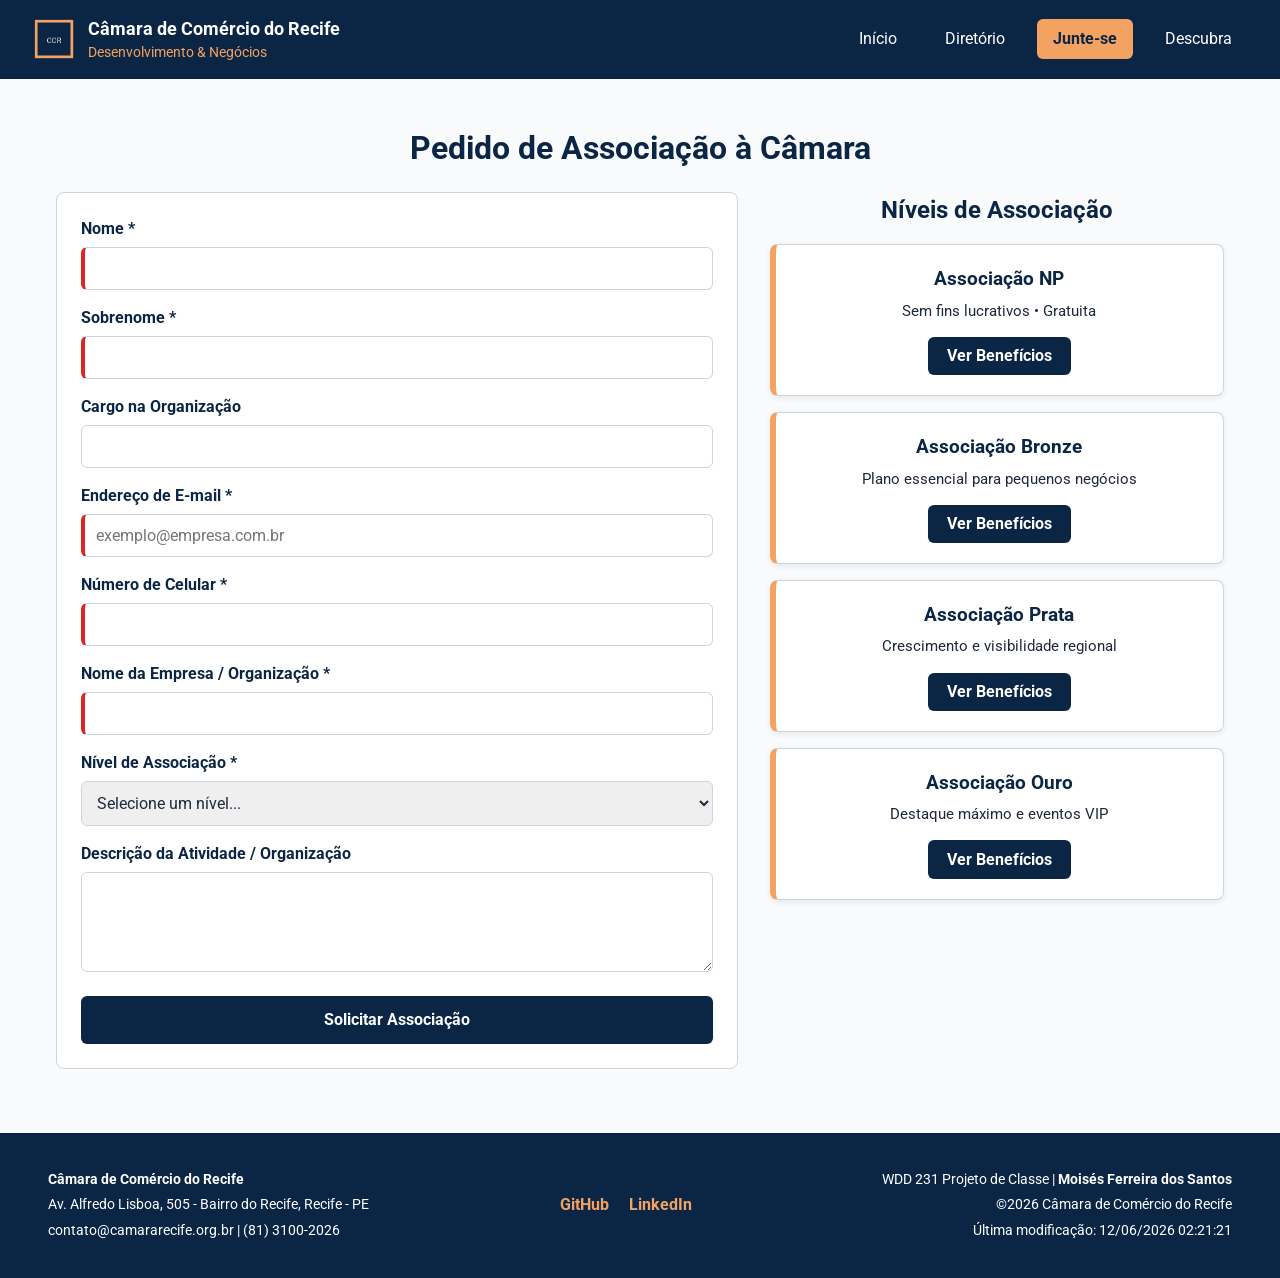
==== camara/associacao.html @ 79de9e3f "feat: adiciona paginas de associacao e agradecimento" ====
<!DOCTYPE html>
<html lang="pt-BR">
<head>
    <meta charset="UTF-8">
    <meta name="viewport" content="width=device-width, initial-scale=1.0">
    <title>Associe-se | Câmara de Comércio do Recife</title>
    <meta name="description" content="Preencha o formulário de associação e torne-se membro da Câmara de Comércio do Recife. Conheça nossos planos NP, Bronze, Prata e Ouro.">
    <meta name="author" content="Moisés Ferreira dos Santos">

    <!-- Favicon -->
    <link rel="icon" href="imagens/favicon.png" type="image/png">

    <!-- Metadados Open Graph (Facebook) -->
    <meta property="og:title" content="Associe-se | Câmara de Comércio do Recife">
    <meta property="og:description" content="Escolha o plano ideal para sua empresa e aproveite benefícios exclusivos na Câmara de Comércio do Recife.">
    <meta property="og:image" content="https://moisesfsantos.github.io/wdd231/camara/imagens/og-camara.png">
    <meta property="og:url" content="https://moisesfsantos.github.io/wdd231/camara/associacao.html">
    <meta property="og:type" content="website">

    <!-- Google Fonts -->
    <link rel="preconnect" href="https://fonts.googleapis.com">
    <link rel="preconnect" href="https://fonts.gstatic.com" crossorigin>
    <link href="https://fonts.googleapis.com/css2?family=Roboto:wght@400;700&display=swap" rel="stylesheet">

    <!-- Folhas de Estilo -->
    <link rel="stylesheet" href="estilos/normalize.css">
    <link rel="stylesheet" href="estilos/telas-pequenas.css">
    <link rel="stylesheet" href="estilos/telas-grandes.css">

    <!-- JavaScript -->
    <script src="scripts/associacao.js" defer></script>
</head>
<body>
    <header>
        <div class="logo-box">
            <img src="imagens/favicon.png" alt="Logótipo Câmara de Comércio do Recife" width="44" height="44">
            <div class="titulo-site">
                <span class="nome-camara">Câmara de Comércio do Recife</span>
                <span class="subtitulo-camara">Desenvolvimento &amp; Negócios</span>
            </div>
        </div>
        <button id="menu" aria-label="Abrir ou fechar menu de navegação"></button>
        <nav>
            <ul class="navigation">
                <li><a href="index.html">Início</a></li>
                <li><a href="diretorio.html">Diretório</a></li>
                <li><a href="associacao.html" class="ativa">Junte-se</a></li>
                <li><a href="descubra.html">Descubra</a></li>
            </ul>
        </nav>
    </header>

    <main>
        <h1>Pedido de Associação à Câmara</h1>

        <div class="layout-associacao">
            <!-- Formulário de Associação -->
            <form method="get" action="agradecimento.html" class="form-associacao">
                <label>
                    Nome *
                    <input type="text" name="nome" title="Digite seu primeiro nome" autocomplete="given-name" required>
                </label>

                <label>
                    Sobrenome *
                    <input type="text" name="sobrenome" title="Digite seu sobrenome" autocomplete="family-name" required>
                </label>

                <label>
                    Cargo na Organização
                    <input type="text" name="cargo" title="Mínimo de 7 caracteres usando apenas letras, hífens e espaços" autocomplete="organization-title" pattern="[A-Za-zÀ-ÿ\-\s]{7,}">
                </label>

                <label>
                    Endereço de E-mail *
                    <input type="email" name="email" title="Digite um endereço de e-mail válido" autocomplete="email" placeholder="exemplo@empresa.com.br" required>
                </label>

                <label>
                    Número de Celular *
                    <input type="tel" name="celular" title="Digite seu número de celular com DDD" autocomplete="tel" required>
                </label>

                <label>
                    Nome da Empresa / Organização *
                    <input type="text" name="organizacao" title="Digite o nome da sua empresa ou organização" autocomplete="organization" required>
                </label>

                <label>
                    Nível de Associação *
                    <select name="nivel" title="Selecione o nível de associação desejado" required>
                        <option value="" disabled selected>Selecione um nível...</option>
                        <option value="np">Associação NP (Sem Fins Lucrativos - Isento)</option>
                        <option value="bronze">Associação Bronze</option>
                        <option value="silver">Associação Prata</option>
                        <option value="gold">Associação Ouro</option>
                    </select>
                </label>

                <label>
                    Descrição da Atividade / Organização
                    <textarea name="descricao" title="Descreva brevemente as atividades da sua organização" rows="4"></textarea>
                </label>

                <!-- Campo oculto de data e hora -->
                <input type="hidden" name="timestamp" id="timestamp">

                <button type="submit" class="btn-enviar">Solicitar Associação</button>
            </form>

            <!-- 4 Cartões de Níveis de Associação -->
            <section class="niveis-associacao" aria-label="Níveis de Associação">
                <h2>Níveis de Associação</h2>

                <div class="card-nivel animar-card">
                    <h3>Associação NP</h3>
                    <p>Sem fins lucrativos • Gratuita</p>
                    <button type="button" class="btn-modal" data-modal="modal-np">Ver Benefícios</button>
                </div>

                <div class="card-nivel animar-card">
                    <h3>Associação Bronze</h3>
                    <p>Plano essencial para pequenos negócios</p>
                    <button type="button" class="btn-modal" data-modal="modal-bronze">Ver Benefícios</button>
                </div>

                <div class="card-nivel animar-card">
                    <h3>Associação Prata</h3>
                    <p>Crescimento e visibilidade regional</p>
                    <button type="button" class="btn-modal" data-modal="modal-silver">Ver Benefícios</button>
                </div>

                <div class="card-nivel animar-card">
                    <h3>Associação Ouro</h3>
                    <p>Destaque máximo e eventos VIP</p>
                    <button type="button" class="btn-modal" data-modal="modal-gold">Ver Benefícios</button>
                </div>
            </section>
        </div>

        <!-- 4 Modais HTML (<dialog>) -->
        <dialog id="modal-np" class="modal-beneficios">
            <h3>Benefícios - Associação NP</h3>
            <p><strong>Taxa:</strong> Isenta (Exclusivo para ONGs e entidades sem fins lucrativos)</p>
            <ul>
                <li>Listagem oficial no Diretório de Membros</li>
                <li>Acesso às reuniões comunitárias e boletins informativos</li>
                <li>Divulgação de ações sociais nos canais da Câmara</li>
            </ul>
            <button type="button" class="fechar-modal">Fechar</button>
        </dialog>

        <dialog id="modal-bronze" class="modal-beneficios">
            <h3>Benefícios - Associação Bronze</h3>
            <p><strong>Taxa:</strong> R$ 150,00 / mês</p>
            <ul>
                <li>Todos os benefícios do plano NP</li>
                <li>Desconto de 15% em workshops e capacitações</li>
                <li>Acesso aos cafés de networking mensais</li>
            </ul>
            <button type="button" class="fechar-modal">Fechar</button>
        </dialog>

        <dialog id="modal-silver" class="modal-beneficios">
            <h3>Benefícios - Associação Prata</h3>
            <p><strong>Taxa:</strong> R$ 300,00 / mês</p>
            <ul>
                <li>Todos os benefícios do plano Bronze</li>
                <li>Elegível para destaque rotativo na Página Inicial</li>
                <li>Desconto de 30% em eventos e estandes em feiras</li>
                <li>Treinamentos trimestrais de gestão e inovação</li>
            </ul>
            <button type="button" class="fechar-modal">Fechar</button>
        </dialog>

        <dialog id="modal-gold" class="modal-beneficios">
            <h3>Benefícios - Associação Ouro</h3>
            <p><strong>Taxa:</strong> R$ 550,00 / mês</p>
            <ul>
                <li>Todos os benefícios do plano Prata</li>
                <li>Prioridade máxima de destaque na Página Inicial e redes sociais</li>
                <li>Convites VIP para fóruns executivos e rodadas de negócios</li>
                <li>Consultoria empresarial dedicada e patrocínio em eventos</li>
            </ul>
            <button type="button" class="fechar-modal">Fechar</button>
        </dialog>
    </main>

    <footer>
        <div class="footer-info">
            <p><strong>Câmara de Comércio do Recife</strong></p>
            <p>Av. Alfredo Lisboa, 505 - Bairro do Recife, Recife - PE</p>
            <p>contato@camararecife.org.br | (81) 3100-2026</p>
        </div>
        <div class="footer-social">
            <a href="https://github.com/moisesfsantos" target="_blank" rel="noopener">GitHub</a>
            <a href="https://www.linkedin.com/" target="_blank" rel="noopener">LinkedIn</a>
        </div>
        <div class="footer-dev">
            <p>WDD 231 Projeto de Classe | <strong>Moisés Ferreira dos Santos</strong></p>
            <p>&copy;<span id="currentyear"></span> Câmara de Comércio do Recife</p>
            <p id="lastModified"></p>
        </div>
    </footer>
</body>
</html>
---- camara/estilos/telas-pequenas.css ----
:root {
    --cor-primaria: #0B2545;
    --cor-secundaria: #F4A261;
    --cor-fundo: #F8FAFC;
    --cor-texto: #1E293B;
    --cor-cartao: #FFFFFF;
    --cor-borda: #CBD5E1;
}

body {
    font-family: 'Roboto', sans-serif;
    background-color: var(--cor-fundo);
    color: var(--cor-texto);
    margin: 0;
    padding: 0;
}

header {
    background-color: var(--cor-primaria);
    color: #FFFFFF;
    display: flex;
    justify-content: space-between;
    align-items: center;
    padding: 1rem;
    position: relative;
}

.logo-box {
    display: flex;
    align-items: center;
    gap: 0.75rem;
}

.titulo-site {
    display: flex;
    flex-direction: column;
}

.nome-camara {
    font-weight: 700;
    font-size: 1.1rem;
}

.subtitulo-camara {
    font-size: 0.85rem;
    color: var(--cor-secundaria);
}

#menu {
    background: none;
    border: none;
    color: #FFFFFF;
    font-size: 1.8rem;
    cursor: pointer;
}

#menu::before {
    content: "☰";
}

#menu.open::before {
    content: "✕";
}

nav ul.navigation {
    display: none;
    list-style: none;
    margin: 0;
    padding: 0;
    position: absolute;
    top: 100%;
    left: 0;
    width: 100%;
    background-color: var(--cor-primaria);
    z-index: 10;
}

nav ul.navigation.open {
    display: block;
}

nav ul.navigation li a {
    display: block;
    color: #FFFFFF;
    text-decoration: none;
    padding: 0.9rem;
    text-align: center;
    border-top: 1px solid rgba(255, 255, 255, 0.15);
}

nav ul.navigation li a:hover,
nav ul.navigation li a.ativa {
    background-color: var(--cor-secundaria);
    color: var(--cor-primaria);
    font-weight: 700;
}

main {
    max-width: 1200px;
    margin: 0 auto;
    padding: 1.5rem 1rem;
}

h1 {
    text-align: center;
    color: var(--cor-primaria);
    margin-bottom: 1.25rem;
}

.controles-visualizacao {
    display: flex;
    justify-content: center;
    gap: 1rem;
    margin-bottom: 1.5rem;
}

.controles-visualizacao button {
    padding: 0.6rem 1.25rem;
    border: 2px solid var(--cor-primaria);
    border-radius: 6px;
    background-color: var(--cor-cartao);
    color: var(--cor-primaria);
    font-weight: 700;
    cursor: pointer;
}

.controles-visualizacao button.ativo,
.controles-visualizacao button:hover {
    background-color: var(--cor-primaria);
    color: #FFFFFF;
}

#container-membros h2 {
    position: absolute;
    width: 1px;
    height: 1px;
    overflow: hidden;
    clip: rect(0, 0, 0, 0);
}

/* Modo Grade */
#container-membros.grade {
    display: grid;
    grid-template-columns: repeat(auto-fit, minmax(280px, 1fr));
    gap: 1.5rem;
}

#container-membros.grade .cartao-membro {
    background-color: var(--cor-cartao);
    border: 1px solid var(--cor-borda);
    border-radius: 8px;
    padding: 1.25rem;
    text-align: center;
    box-shadow: 0 2px 6px rgba(0, 0, 0, 0.08);
    display: flex;
    flex-direction: column;
    align-items: center;
    gap: 0.5rem;
}

#container-membros.grade .cartao-membro img {
    width: 120px;
    height: 120px;
    object-fit: cover;
    border-radius: 8px;
    margin-bottom: 0.5rem;
}

/* Modo Lista */
#container-membros.lista {
    display: flex;
    flex-direction: column;
    gap: 0.5rem;
}

#container-membros.lista .cartao-membro {
    display: flex;
    flex-direction: column;
    padding: 1rem;
    border: 1px solid var(--cor-borda);
    border-radius: 4px;
    background-color: var(--cor-cartao);
    gap: 0.25rem;
}

#container-membros.lista .cartao-membro:nth-child(even) {
    background-color: #E2E8F0;
}

#container-membros.lista .cartao-membro img,
#container-membros.lista .cartao-membro .setor-membro {
    display: none;
}

.cartao-membro h3 {
    margin: 0;
    color: var(--cor-primaria);
    font-size: 1.15rem;
}

.cartao-membro p {
    margin: 0;
    font-size: 0.95rem;
}

.cartao-membro a {
    color: var(--cor-primaria);
    font-weight: 700;
    text-decoration: underline;
    word-break: break-all;
}

.selo-nivel {
    display: inline-block;
    padding: 0.25rem 0.65rem;
    border-radius: 999px;
    font-size: 0.8rem;
    font-weight: 700;
    margin-top: 0.35rem;
}

.nivel-3 {
    background-color: #FEF3C7;
    color: #92400E;
}

.nivel-2 {
    background-color: #E2E8F0;
    color: #1E293B;
}

.nivel-1 {
    background-color: #DBEAFE;
    color: #1E40AF;
}

footer {
    background-color: var(--cor-primaria);
    color: #FFFFFF;
    padding: 2rem 1rem;
    margin-top: 2.5rem;
    display: flex;
    flex-direction: column;
    gap: 1.5rem;
    text-align: center;
}

footer p {
    margin: 0.25rem 0;
    font-size: 0.9rem;
}

.footer-social {
    display: flex;
    justify-content: center;
    gap: 1.25rem;
}

.footer-social a {
    color: var(--cor-secundaria);
    text-decoration: none;
    font-weight: 700;
}

/* === PÁGINA ASSOCIAÇÃO & CONFIRMAÇÃO === */
.layout-associacao {
    display: grid;
    grid-template-columns: 1fr;
    gap: 2rem;
}

.form-associacao {
    background-color: var(--cor-cartao);
    border: 1px solid var(--cor-borda);
    border-radius: 8px;
    padding: 1.5rem;
    display: flex;
    flex-direction: column;
    gap: 1rem;
}

.form-associacao label {
    display: flex;
    flex-direction: column;
    font-weight: 700;
    color: var(--cor-primaria);
    gap: 0.35rem;
}

.form-associacao input,
.form-associacao select,
.form-associacao textarea {
    padding: 0.7rem;
    border: 1px solid var(--cor-borda);
    border-radius: 6px;
    font-family: inherit;
    font-size: 1rem;
    color: var(--cor-texto);
}

.form-associacao input:required:invalid {
    border-left: 4px solid #DC2626;
}

.form-associacao input:required:valid {
    border-left: 4px solid #16A34A;
}

.btn-enviar {
    background-color: var(--cor-primaria);
    color: #FFFFFF;
    border: none;
    border-radius: 6px;
    padding: 0.9rem;
    font-weight: 700;
    cursor: pointer;
    margin-top: 0.5rem;
}

.btn-enviar:hover {
    background-color: var(--cor-secundaria);
    color: var(--cor-primaria);
}

.niveis-associacao {
    display: flex;
    flex-direction: column;
    gap: 1rem;
}

.niveis-associacao h2 {
    margin: 0;
    color: var(--cor-primaria);
    text-align: center;
}

@keyframes entradaCartao {
    from {
        opacity: 0;
        transform: translateY(20px);
    }
    to {
        opacity: 1;
        transform: translateY(0);
    }
}

.card-nivel {
    background-color: var(--cor-cartao);
    border: 1px solid var(--cor-borda);
    border-left: 6px solid var(--cor-secundaria);
    border-radius: 8px;
    padding: 1.25rem;
    text-align: center;
    box-shadow: 0 2px 6px rgba(0, 0, 0, 0.08);
    animation: entradaCartao 0.8s ease-out forwards;
}

.card-nivel h3 {
    margin: 0 0 0.4rem 0;
    color: var(--cor-primaria);
}

.card-nivel p {
    margin: 0 0 0.9rem 0;
    font-size: 0.95rem;
}

.btn-modal,
.fechar-modal {
    background-color: var(--cor-primaria);
    color: #FFFFFF;
    border: none;
    border-radius: 6px;
    padding: 0.6rem 1.2rem;
    font-weight: 700;
    cursor: pointer;
}

.modal-beneficios {
    border: none;
    border-radius: 8px;
    padding: 1.5rem;
    max-width: 450px;
    width: 90%;
    color: var(--cor-texto);
}

.modal-beneficios::backdrop {
    background-color: rgba(11, 37, 69, 0.75);
}

.modal-beneficios h3 {
    margin-top: 0;
    color: var(--cor-primaria);
}

.card-confirmacao {
    background-color: var(--cor-cartao);
    border: 1px solid var(--cor-borda);
    border-radius: 8px;
    padding: 1.75rem;
    max-width: 650px;
    margin: 0 auto;
}

.lista-confirmacao {
    background-color: var(--cor-fundo);
    border-left: 4px solid var(--cor-primaria);
    padding: 1rem;
    margin: 1.25rem 0;
}
---- camara/estilos/telas-grandes.css ----
@media only screen and (min-width: 768px) {
    #menu {
        display: none;
    }

    header {
        padding: 1rem 2rem;
    }

    nav ul.navigation {
        display: flex;
        position: static;
        width: auto;
        background: none;
        gap: 1rem;
    }

    nav ul.navigation li a {
        border-top: none;
        padding: 0.5rem 1rem;
        border-radius: 6px;
    }

    #container-membros.lista .cartao-membro {
        display: grid;
        grid-template-columns: 2fr 2fr 1.2fr 1.5fr 1fr;
        align-items: center;
        gap: 1rem;
    }

    footer {
        flex-direction: row;
        justify-content: space-between;
        align-items: center;
        text-align: left;
        padding: 2rem 3rem;
    }

    .footer-dev {
        text-align: right;
    }
    
    .layout-associacao {
        grid-template-columns: 3fr 2fr;
        align-items: start;
    }
}
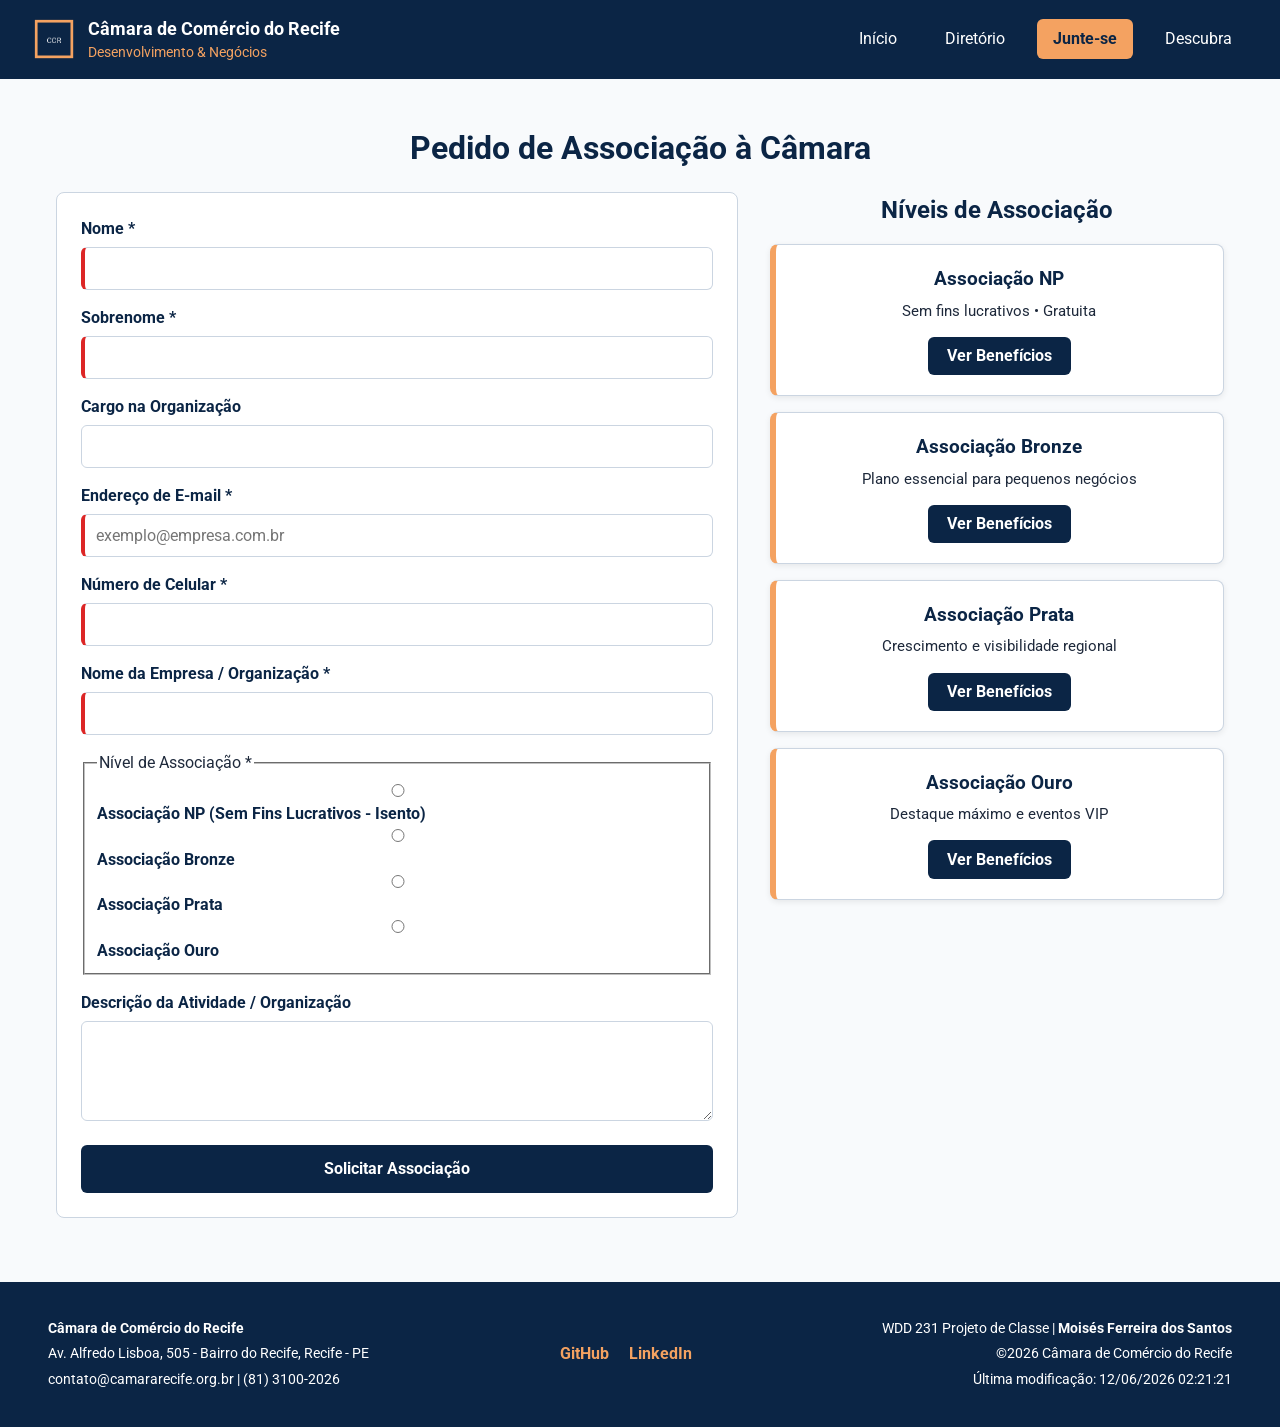
==== commit cfea9e56: "fix: ajusta atributos autocomplete e radio buttons na associacao" ====
--- a/camara/associacao.html
+++ b/camara/associacao.html
@@ -83,19 +83,28 @@
 
                 <label>
                     Nome da Empresa / Organização *
-                    <input type="text" name="organizacao" title="Digite o nome da sua empresa ou organização" autocomplete="organization" required>
-                </label>
-
-                <label>
-                    Nível de Associação *
-                    <select name="nivel" title="Selecione o nível de associação desejado" required>
-                        <option value="" disabled selected>Selecione um nível...</option>
-                        <option value="np">Associação NP (Sem Fins Lucrativos - Isento)</option>
-                        <option value="bronze">Associação Bronze</option>
-                        <option value="silver">Associação Prata</option>
-                        <option value="gold">Associação Ouro</option>
-                    </select>
-                </label>
+                    <input type="text" name="organizacao" title="Digite o nome da sua empresa ou organização" autocomplete="organizacao" required>
+                </label>
+
+                <fieldset class="grupo-nivel">
+    <legend>Nível de Associação *</legend>
+    <label class="opcao-radio">
+        <input type="radio" name="nivel" value="np" required>
+        Associação NP (Sem Fins Lucrativos - Isento)
+    </label>
+    <label class="opcao-radio">
+        <input type="radio" name="nivel" value="bronze">
+        Associação Bronze
+    </label>
+    <label class="opcao-radio">
+        <input type="radio" name="nivel" value="silver">
+        Associação Prata
+    </label>
+    <label class="opcao-radio">
+        <input type="radio" name="nivel" value="gold">
+        Associação Ouro
+    </label>
+                </fieldset>
 
                 <label>
                     Descrição da Atividade / Organização
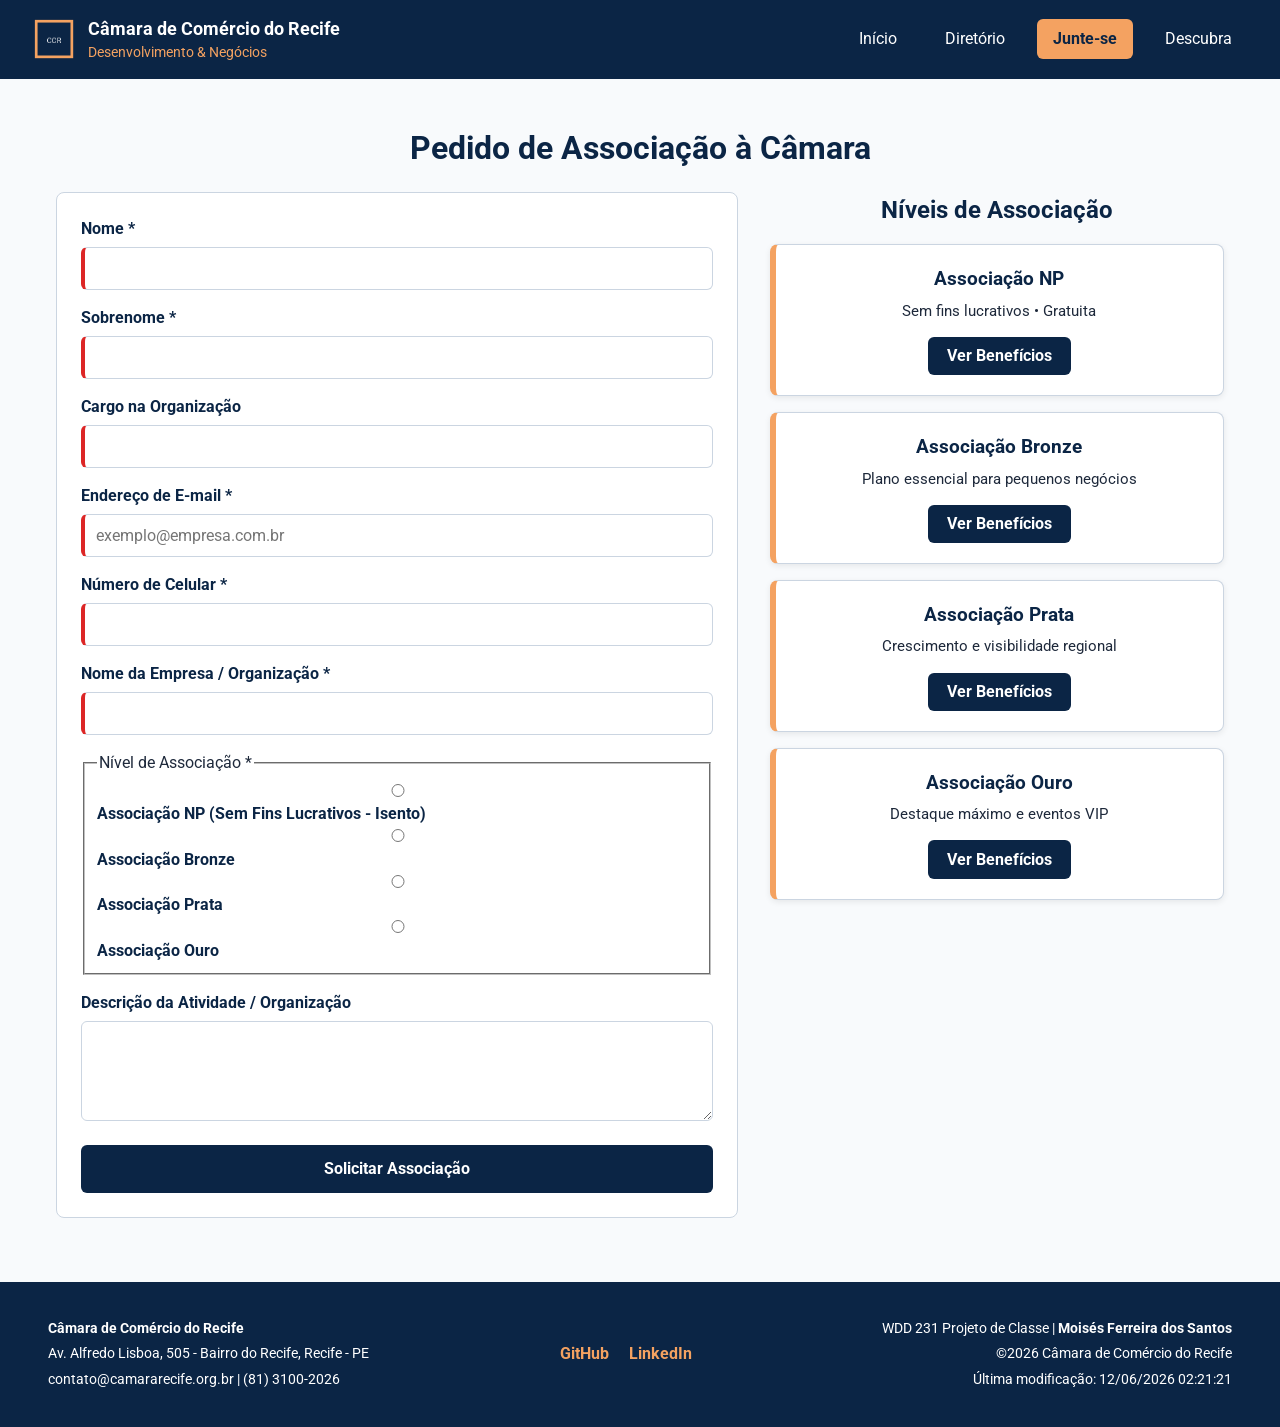
==== commit 899ece83: "fix: ajusta atributos autocomplete e radio buttons na associacao" ====
--- a/camara/associacao.html
+++ b/camara/associacao.html
@@ -67,8 +67,8 @@
                 </label>
 
                 <label>
-                    Cargo na Organização
-                    <input type="text" name="cargo" title="Mínimo de 7 caracteres usando apenas letras, hífens e espaços" autocomplete="organization-title" pattern="[A-Za-zÀ-ÿ\-\s]{7,}">
+                Cargo na Organização
+                <input type="text" name="cargo" title="Mínimo de 7 caracteres usando apenas letras, hífens e espaços" autocomplete="cargo-na-organizacao" required>
                 </label>
 
                 <label>
@@ -83,7 +83,7 @@
 
                 <label>
                     Nome da Empresa / Organização *
-                    <input type="text" name="organizacao" title="Digite o nome da sua empresa ou organização" autocomplete="organizacao" required>
+                    <input type="text" name="organizacão" title="Digite o nome da sua empresa ou organização" autocomplete="organizacão" required>
                 </label>
 
                 <fieldset class="grupo-nivel">
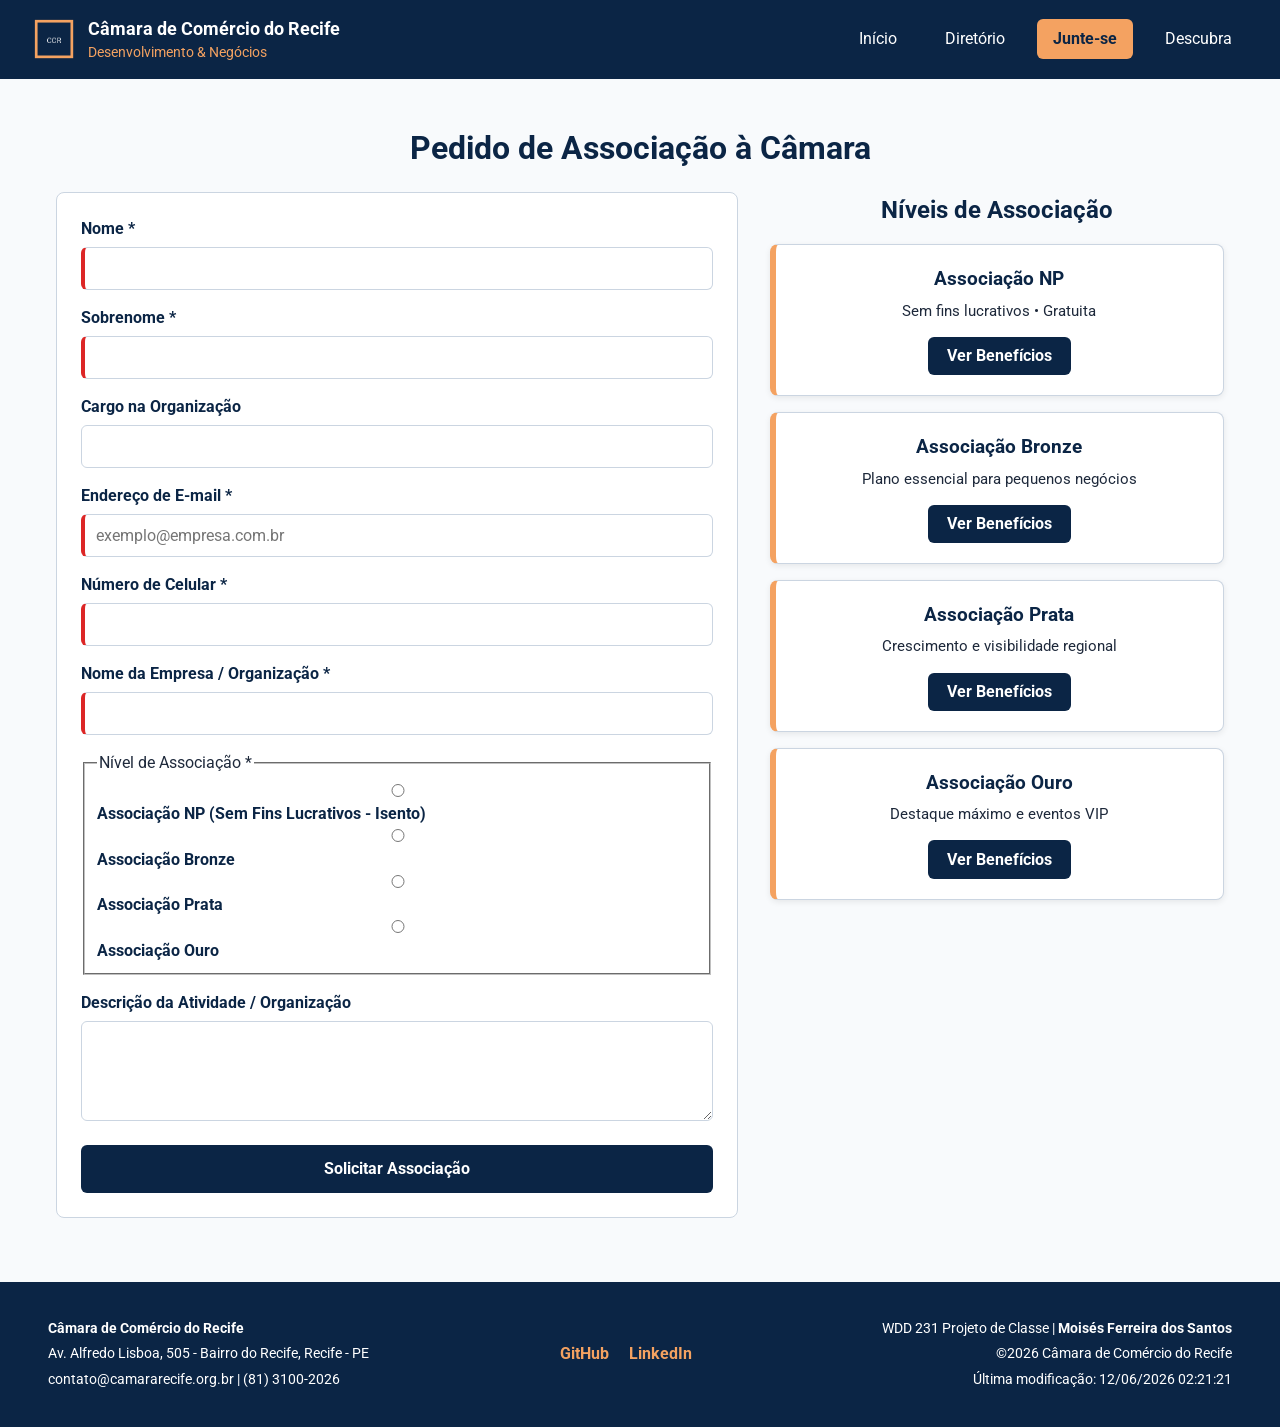
==== commit b6307057: "fix: ajusta atributos autocomplete e radio buttons na associacao" ====
--- a/camara/associacao.html
+++ b/camara/associacao.html
@@ -67,9 +67,9 @@
                 </label>
 
                 <label>
-                Cargo na Organização
-                <input type="text" name="cargo" title="Mínimo de 7 caracteres usando apenas letras, hífens e espaços" autocomplete="cargo-na-organizacao" required>
-                </label>
+    Cargo na Organização
+    <input type="text" name="cargo" title="Mínimo de 7 caracteres usando apenas letras, hífens e espaços" autocomplete="cargo-na-organizacao" pattern="[A-Za-zÀ-ÿ\-\s]{7,}">
+</label>
 
                 <label>
                     Endereço de E-mail *
